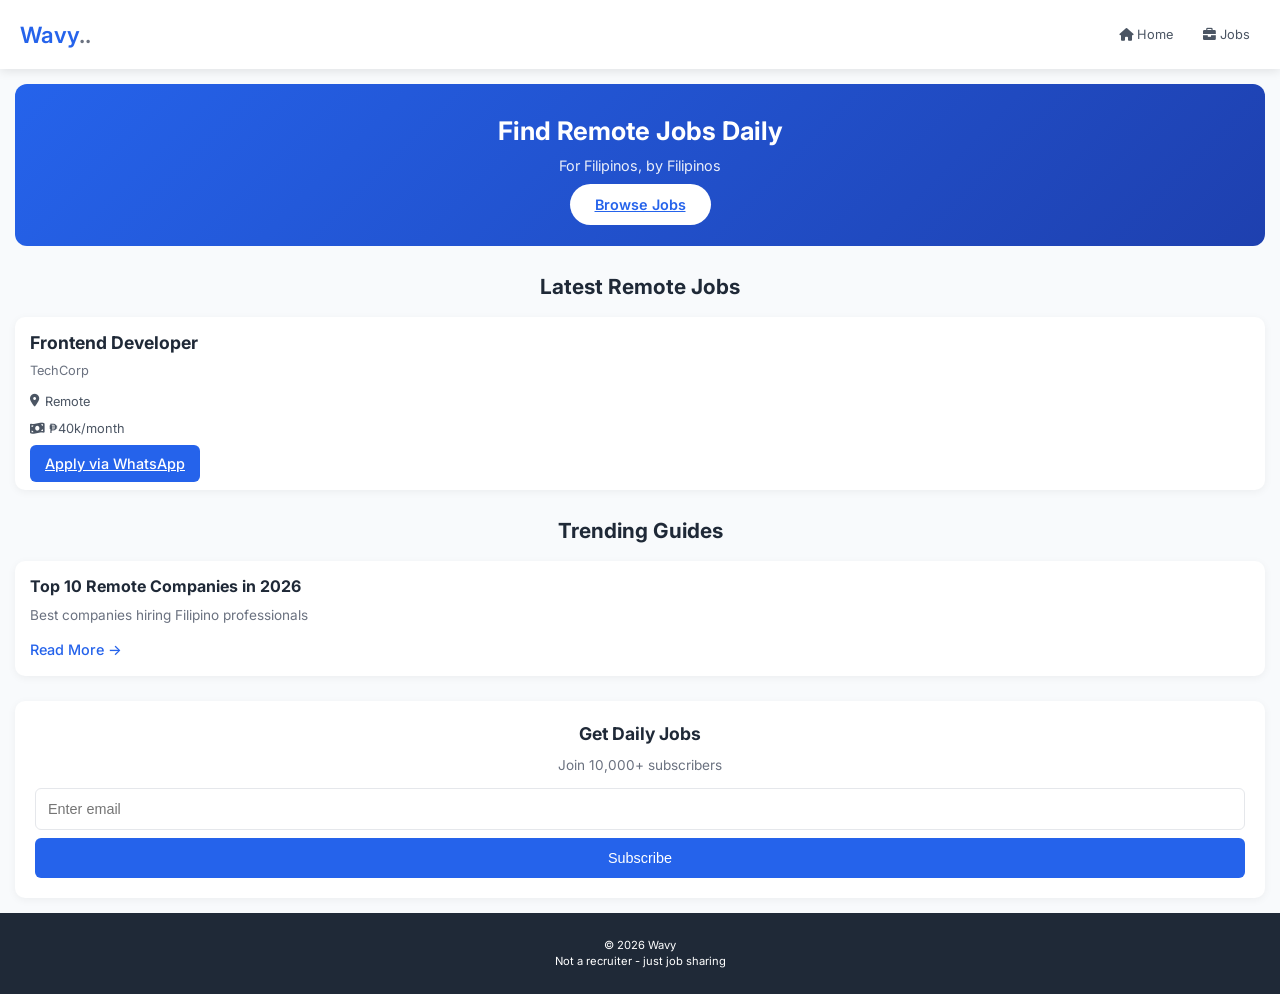
==== index.html @ 5cc44102 "Add files via upload" ====
<!DOCTYPE html>
<html lang="en">
<head>
    <meta charset="UTF-8">
    <meta name="viewport" content="width=device-width, initial-scale=1.0">
    <title>Wavy - Remote Jobs for Filipinos</title>
    <link rel="stylesheet" href="styles.css">
    <link rel="stylesheet" href="https://cdnjs.cloudflare.com/ajax/libs/font-awesome/6.0.0/css/all.min.css">
    <link href="https://fonts.googleapis.com/css2?family=Inter:wght@300;400;600&display=swap" rel="stylesheet">
    <meta charset="UTF-8">
    <meta name="viewport" content="width=device-width, initial-scale=1.0">
    
    <!-- Primary Meta Tags -->
    <title>Wavy - Remote Jobs & Online Opportunities for Filipinos</title>
    <meta name="title" content="Wavy Receipts - Remote Jobs & Online Opportunities for Filipinos">
    <meta name="description" content="Find daily remote job opportunities, work-from-home guides, and online income strategies for Filipinos. Legitimate remote jobs updated daily.">
    <meta name="keywords" content="remote jobs Philippines, work from home, online opportunities, freelance jobs, digital income, remote work Philippines">
    <meta name="author" content="Wavy Receipts">
    <meta name="robots" content="index, follow">
    <link rel="canonical" href="https://wavereceipts.com/">
    
    <!-- Open Graph / Facebook -->
    <meta property="og:type" content="website">
    <meta property="og:url" content="https://wavereceipts.com/">
    <meta property="og:title" content="Wavy Receipts - Remote Jobs & Online Opportunities for Filipinos">
    <meta property="og:description" content="Find daily remote job opportunities, work-from-home guides, and online income strategies for Filipinos.">
    <meta property="og:image" content="https://wavereceipts.com/images/og-image.jpg">
    <meta property="og:site_name" content="Wavy Receipts">

    <!-- Twitter -->
    <meta name="twitter:card" content="summary_large_image">
    <meta name="twitter:url" content="https://wavereceipts.com/">
    <meta name="twitter:title" content="Wavy Receipts - Remote Jobs & Online Opportunities for Filipinos">
    <meta name="twitter:description" content="Find daily remote job opportunities, work-from-home guides, and online income strategies for Filipinos.">
    <meta name="twitter:image" content="https://wavereceipts.com/images/twitter-image.jpg">
    
    <!-- Favicon -->
    <link rel="icon" type="image/x-icon" href="favicon.png">
    <link rel="icon" type="image/png" sizes="32x32" href="/favicon-32x32.png">
    <link rel="icon" type="image/png" sizes="16x16" href="/favicon-16x16.png">
    <link rel="apple-touch-icon" sizes="180x180" href="/apple-touch-icon.png">
    
    <!-- Schema.org JSON-LD -->
    <script type="application/ld+json">
    {
      "@context": "https://schema.org",
      "@type": "Organization",
      "name": "Wavy Receipts",
      "description": "Remote job opportunities and online income strategies for Filipinos",
      "url": "https://wavereceipts.com",
      "logo": "https://wavereceipts.com/logo.png",
      "sameAs": [
        "https://www.facebook.com/wavereceipts",
        "https://www.twitter.com/wavereceipts",
        "https://www.instagram.com/wavereceipts"
      ]
          }
    </script>
    
    <!-- Additional SEO Tags -->
    <meta name="theme-color" content="#2563eb">
    <meta name="google-site-verification" content="your-verification-code">
    <link rel="alternate" type="application/rss+xml" title="Wavy Receipts Jobs RSS" href="https://wavereceipts.com/rss.xml">

</head>
<body>
    <header class="sticky-header">
        <nav class="nav-container">
            <h1 class="logo">Wavy<span>..</span></h1>
            <div class="nav-menu">
                <a href="#"><i class="fas fa-home"></i> Home</a>
                <a href="jobs.html"><i class="fas fa-briefcase"></i> Jobs</a>
            </div>
        </nav>
    </header>

    <main>
        <section class="hero">
            <h1>Find Remote Jobs Daily</h1>
            <p>For Filipinos, by Filipinos</p>
           <a href="jobs.html" class="cta-btn">Browse Jobs</a>
        </section>

        <section class="jobs-section">
            <h2>Latest Remote Jobs</h2>
            <div class="jobs-grid">
                <div class="job-card">
                    <h3>Frontend Developer</h3>
                    <p class="company">TechCorp</p>
                    <div class="job-meta">
                        <span><i class="fas fa-map-marker-alt"></i> Remote</span>
                        <span><i class="fas fa-money-bill-wave"></i> ₱40k/month</span>
                    </div>                    
            <a href="https://wa.me/qr/IGNPCKFYUQUSJ1" class="apply-btn" target="_blank">Apply via WhatsApp</a>

                </div>
            </div>
        </section>

        <section class="trending-section">
            <h2>Trending Guides</h2>
            <article class="trending-card">
                <h3>Top 10 Remote Companies in 2026</h3>
                <p>Best companies hiring Filipino professionals</p>
                <a href="jobs.html">Read More →</a>
            </article>
        </section>

        <section class="newsletter">
            <h2>Get Daily Jobs</h2>
            <p>Join 10,000+ subscribers</p>
            <form class="email-form">
                <input type="email" placeholder="Enter email" required>
                <button type="submit">Subscribe</button>
            </form>
        </section>
    </main>

    <footer>
        <p>&copy; 2026 Wavy </p>
        <p>Not a recruiter - just job sharing</p>
    </footer>
</body>
</html>
---- styles.css ----
* {
    margin: 0;
    padding: 0;
    box-sizing: border-box;
}

body {
    font-family: 'Inter', sans-serif;
    background: #f8fafc;
    color: #1f2937;
    line-height: 1.5;
}

/* Header */
.sticky-header {
    position: sticky;
    top: 0;
    background: white;
    box-shadow: 0 2px 10px rgba(0,0,0,0.1);
    z-index: 100;
}

.nav-container {
    display: flex;
    justify-content: space-between;
    align-items: center;
    padding: 15px 20px;
}

.logo {
    font-size: 1.4rem;
    font-weight: 600;
    color: #2563eb;
    white-space: nowrap;
    overflow: hidden;
    text-overflow: ellipsis;
}

.logo span {
    color: #6b7280;
}

.nav-menu {
    display: flex;
    gap: 10px;
    overflow-x: auto;
    padding: 5px 0;
    scrollbar-width: none;
}

.nav-menu::-webkit-scrollbar {
    display: none;
}

.nav-menu a {
    text-decoration: none;
    color: #4b5563;
    font-size: 0.8rem;
    padding: 5px 10px;
    white-space: nowrap;
    border-radius: 5px;
}

/* Main Content */
main {
    padding: 15px;
}

/* Hero Section */
.hero {
    text-align: center;
    padding: 30px 15px;
    background: linear-gradient(135deg, #2563eb, #1e40af);
    color: white;
    margin-bottom: 25px;
    border-radius: 12px;
}

.hero h1 {
    font-size: 1.6rem;
    margin-bottom: 8px;
    line-height: 1.3;
}

.hero p {
    margin-bottom: 15px;
    opacity: 0.9;
    font-size: 0.9rem;
}

.cta-btn {
    background: white;
    color: #2563eb;
    border: none;
    padding: 12px 25px;
    border-radius: 30px;
    font-weight: 600;
    cursor: pointer;
    font-size: 0.9rem;
    width: 100%;
    max-width: 200px;
    margin: 0 auto;
}

/* Jobs Section */
.jobs-section, .trending-section {
    margin-bottom: 25px;
}

.jobs-section h2, .trending-section h2 {
    font-size: 1.3rem;
    margin-bottom: 15px;
    color: #1f2937;
    text-align: center;
}

.jobs-grid {
    display: flex;
    flex-direction: column;
    gap: 12px;
}

.job-card {
    background: white;
    padding: 15px;
    border-radius: 10px;
    box-shadow: 0 2px 8px rgba(0,0,0,0.05);
}

.job-card h3 {
    font-size: 1.1rem;
    margin-bottom: 6px;
    line-height: 1.3;
}

.company {
    color: #6b7280;
    margin-bottom: 12px;
    font-size: 0.8rem;
}

.job-meta {
    display: flex;
    flex-direction: column;
    gap: 8px;
    margin-bottom: 12px;
    font-size: 0.8rem;
}

.job-meta span {
    display: flex;
    align-items: center;
    gap: 5px;
    color: #4b5563;
}

.apply-btn {
    background: #2563eb;
    color: white;
    border: none;
    padding: 10px 15px;
    border-radius: 6px;
    width: 100%;
    font-weight: 500;
    font-size: 0.9rem;
}

/* Trending Cards */
.trending-card {
    background: white;
    padding: 15px;
    border-radius: 10px;
    box-shadow: 0 2px 8px rgba(0,0,0,0.05);
}

.trending-card h3 {
    font-size: 1rem;
    margin-bottom: 8px;
    line-height: 1.3;
}

.trending-card p {
    color: #6b7280;
    margin-bottom: 12px;
    font-size: 0.85rem;
}

.trending-card a {
    color: #2563eb;
    text-decoration: none;
    font-weight: 500;
    font-size: 0.9rem;
}

/* Newsletter */
.newsletter {
    background: white;
    padding: 20px;
    border-radius: 10px;
    text-align: center;
    box-shadow: 0 2px 8px rgba(0,0,0,0.05);
}

.newsletter h2 {
    font-size: 1.1rem;
    margin-bottom: 8px;
}

.newsletter p {
    font-size: 0.85rem;
    margin-bottom: 12px;
    color: #6b7280;
}

.email-form {
    display: flex;
    flex-direction: column;
    gap: 8px;
    margin-top: 12px;
}

.email-form input {
    flex: 1;
    padding: 12px;
    border: 1px solid #e5e7eb;
    border-radius: 6px;
    font-size: 0.9rem;
}

.email-form button {
    background: #2563eb;
    color: white;
    border: none;
    padding: 12px;
    border-radius: 6px;
    font-weight: 500;
    font-size: 0.9rem;
}

/* Footer */
footer {
    text-align: center;
    padding: 25px 15px;
    background: #1f2937;
    color: white;
    font-size: 0.7rem;
    line-height: 1.4;
}

/* Mobile First - No desktop media queries needed */
/* This CSS is already optimized for mobile and will scale appropriately */
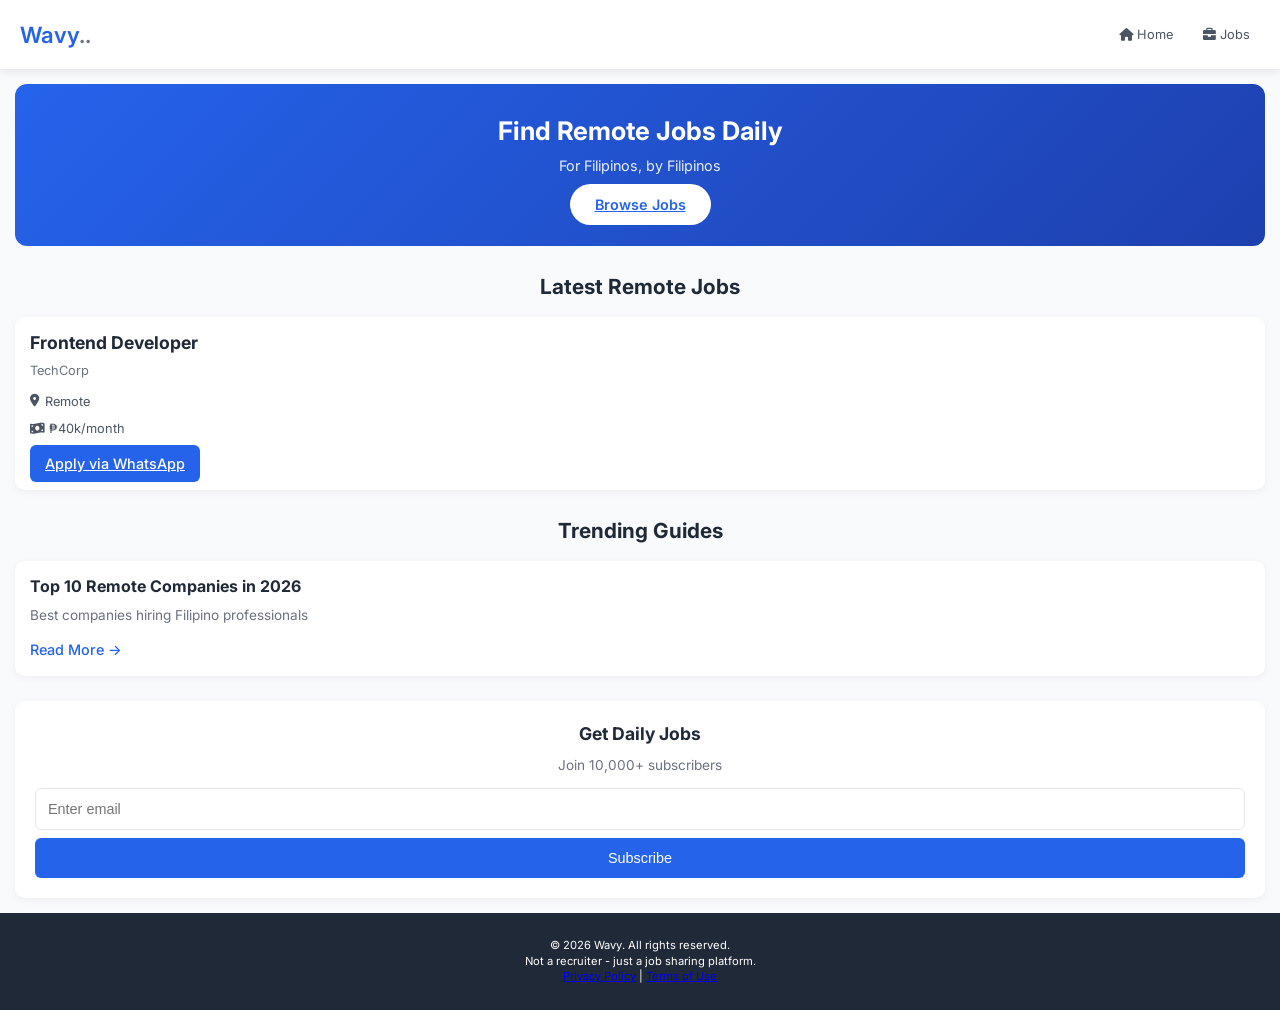
==== commit 0cabbe0a: "Update index.html" ====
--- a/index.html
+++ b/index.html
@@ -91,7 +91,7 @@
                         <span><i class="fas fa-map-marker-alt"></i> Remote</span>
                         <span><i class="fas fa-money-bill-wave"></i> ₱40k/month</span>
                     </div>                    
-            <a href="https://wa.me/qr/IGNPCKFYUQUSJ1" class="apply-btn" target="_blank">Apply via WhatsApp</a>
+            <a href="https://w" class="apply-btn" target="_blank">Apply via WhatsApp</a>
 
                 </div>
             </div>
@@ -116,9 +116,15 @@
         </section>
     </main>
 
-    <footer>
-        <p>&copy; 2026 Wavy </p>
-        <p>Not a recruiter - just job sharing</p>
-    </footer>
+<footer>
+    <p>&copy; 2026 Wavy. All rights reserved.</p>
+
+    <p>Not a recruiter - just a job sharing platform.</p>
+
+    <p>
+        <a href="/privacy-policy.html">Privacy Policy</a> |
+        <a href="/terms-of-use.html">Terms of Use</a>
+    </p>
+</footer>
 </body>
-</html>+</html>
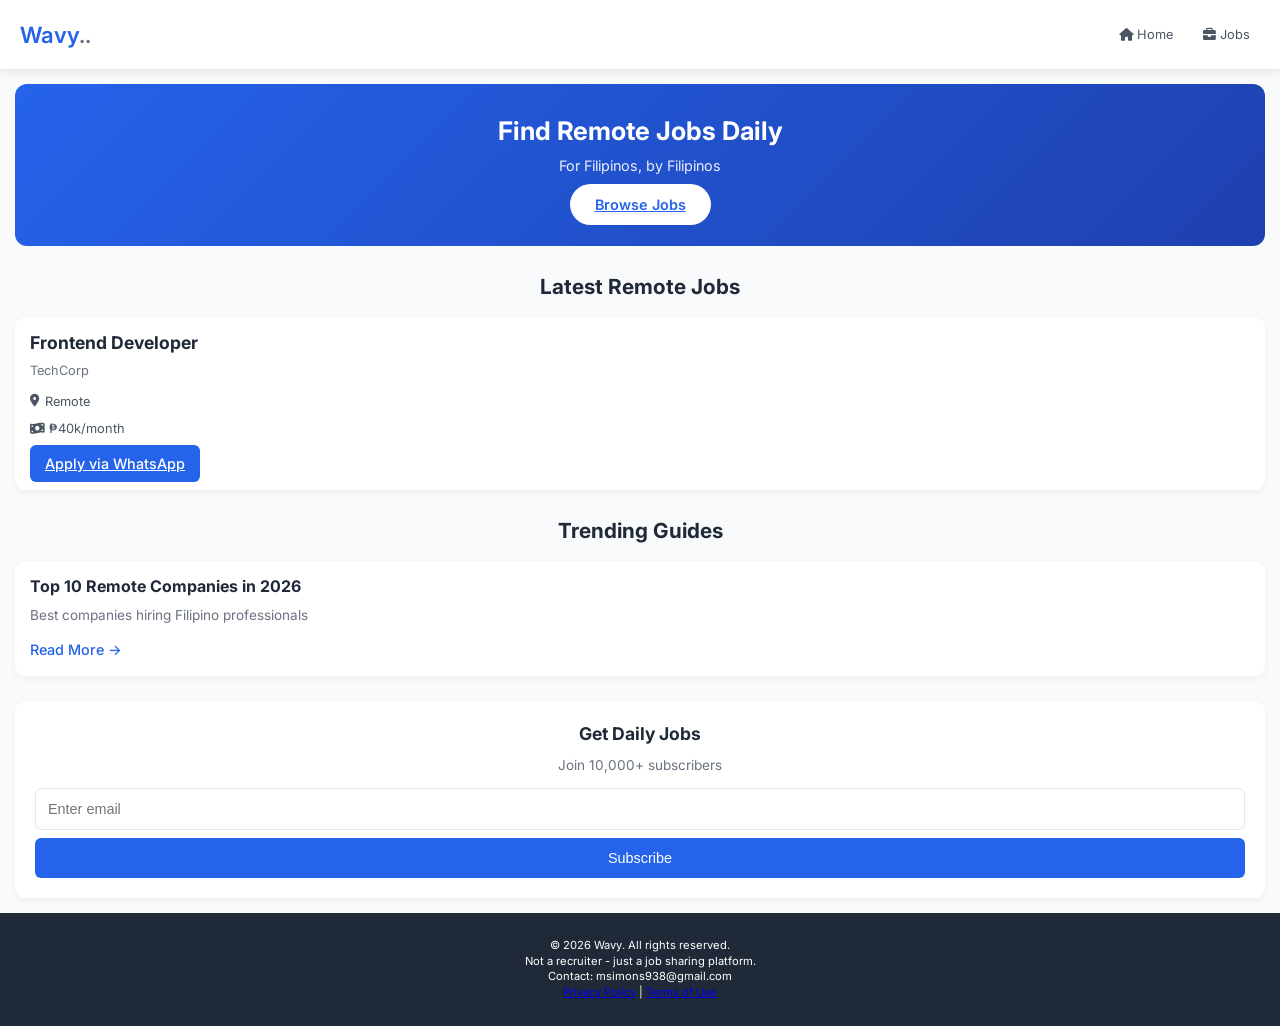
==== commit 25ab9979: "Update index.html" ====
--- a/index.html
+++ b/index.html
@@ -121,6 +121,8 @@
 
     <p>Not a recruiter - just a job sharing platform.</p>
 
+    <p>Contact: msimons938@gmail.com</p>
+
     <p>
         <a href="/privacy-policy.html">Privacy Policy</a> |
         <a href="/terms-of-use.html">Terms of Use</a>
